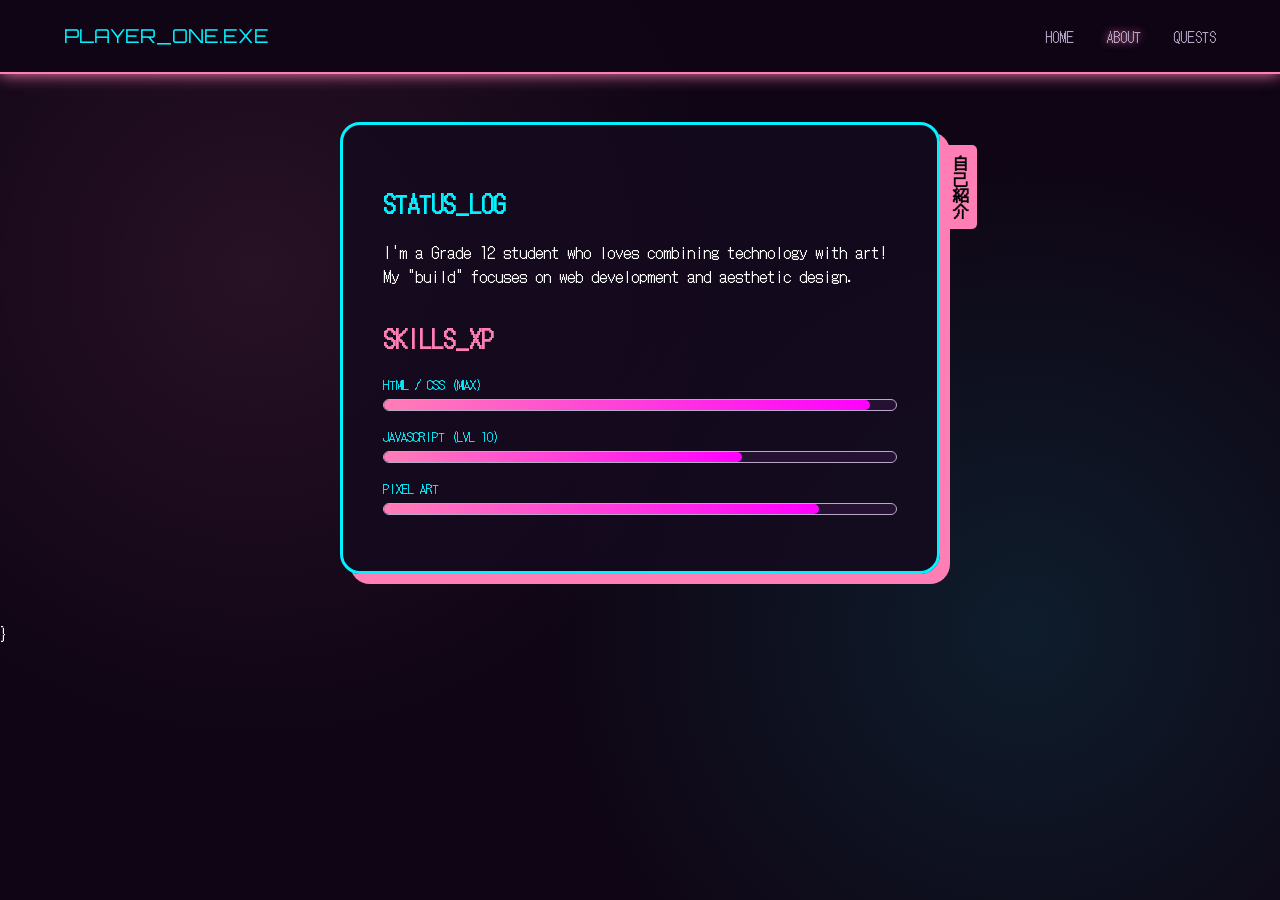
==== about.html @ 7c3075df "Update about.html" ====
<!DOCTYPE html>
<html lang="en">
<head>
    <meta charset="UTF-8">
    <meta name="viewport" content="width=device-width, initial-scale=1.0">
    <title>About | Status</title>
    <link rel="stylesheet" href="style.css">
</head>
<body>
    <nav class="navbar">
        <div class="logo">PLAYER_ONE.EXE</div>
        <div class="nav-links">
            <a href="index.html">HOME</a>
            <a href="about.html" class="active">ABOUT</a>
            <a href="projects.html">QUESTS</a>
        </div>
    </nav>

    <div class="container">
        <div class="game-card">
            <div class="side-tag">自己紹介</div>
            <h2 style="color:var(--retro-cyan);">STATUS_LOG</h2>
            <p>I'm a Grade 12 student who loves combining technology with art! My "build" focuses on web development and aesthetic design.</p>
            
            <h2 style="color:var(--kawaii-pink); margin-top:2rem;">SKILLS_XP</h2>
            
            <span class="stat-label">HTML / CSS (MAX)</span>
            <div class="stat-bar"><div class="fill" style="width: 95%;"></div></div>
            
            <span class="stat-label">JAVASCRIPT (LVL 10)</span>
            <div class="stat-bar"><div class="fill" style="width: 70%;"></div></div>
            
            <span class="stat-label">PIXEL ART</span>
            <div class="stat-bar"><div class="fill" style="width: 85%;"></div></div>
        </div>
    </div>
</body>
</html>
}
---- style.css ----
@import url('https://fonts.googleapis.com/css2?family=DotGothic16&family=Orbitron:wght@400;700&family=Mochiypop+One&display=swap');

:root {
    --bg-dark: #0f0514; /* Deep midnight purple */
    --panel-bg: rgba(20, 10, 30, 0.85);
    --kawaii-pink: #ff7eb6;
    --retro-cyan: #00f3ff;
    --text-white: #ffffff;
    --text-dim: #b8a9c9;
}

* { box-sizing: border-box; transition: 0.3s; }

body {
    margin: 0;
    background-color: var(--bg-dark);
    font-family: 'DotGothic16', sans-serif; /* Retro Pixel Font */
    color: var(--text-white);
    background-image: 
        radial-gradient(circle at 20% 30%, rgba(255, 126, 182, 0.1) 0%, transparent 40%),
        radial-gradient(circle at 80% 70%, rgba(0, 243, 255, 0.1) 0%, transparent 40%);
    min-height: 100vh;
    overflow-x: hidden;
}

/* Floating Animation for "Cuteness" */
@keyframes float {
    0% { transform: translateY(0px); }
    50% { transform: translateY(-10px); }
    100% { transform: translateY(0px); }
}

/* Navigation */
.navbar {
    display: flex;
    justify-content: space-between;
    padding: 1.5rem 5%;
    background: rgba(15, 5, 20, 0.9);
    border-bottom: 2px solid var(--kawaii-pink);
    box-shadow: 0 0 15px var(--kawaii-pink);
}

.logo { font-family: 'Orbitron'; color: var(--retro-cyan); font-size: 1.2rem; }

.nav-links a {
    text-decoration: none;
    color: var(--text-dim);
    margin-left: 1.5rem;
    font-size: 0.9rem;
}

.nav-links a:hover, .active { color: var(--kawaii-pink); text-shadow: 0 0 8px var(--kawaii-pink); }

/* Main Card */
.container { display: flex; justify-content: center; padding: 3rem 1rem; }

.game-card {
    background: var(--panel-bg);
    border: 3px solid var(--retro-cyan);
    border-radius: 20px;
    padding: 2.5rem;
    width: 100%;
    max-width: 600px;
    position: relative;
    box-shadow: 10px 10px 0px var(--kawaii-pink); /* Retro "Pop" Shadow */
    animation: float 4s ease-in-out infinite;
}

/* Japanese Vertical Tag */
.side-tag {
    position: absolute;
    right: -40px;
    top: 20px;
    background: var(--kawaii-pink);
    color: #000;
    padding: 10px 5px;
    writing-mode: vertical-rl;
    font-weight: bold;
    border-radius: 0 5px 5px 0;
}

/* Profile Section */
.profile-img {
    width: 120px;
    height: 120px;
    border: 4px solid var(--kawaii-pink);
    border-radius: 50%;
    object-fit: cover;
    display: block;
    margin: 0 auto 1rem;
}

.stat-label { font-size: 0.8rem; color: var(--retro-cyan); margin-bottom: 5px; display: block;}

.stat-bar {
    height: 12px;
    background: #251233;
    border-radius: 10px;
    margin-bottom: 1rem;
    border: 1px solid var(--text-dim);
}

.fill {
    height: 100%;
    background: linear-gradient(90deg, var(--kawaii-pink), #ff00ff);
    border-radius: 10px;
}

/* Retro Buttons */
.btn {
    display: block;
    text-align: center;
    background: var(--retro-cyan);
    color: #000;
    padding: 12px;
    text-decoration: none;
    font-weight: bold;
    border-radius: 8px;
    margin-top: 20px;
    box-shadow: 0 4px 0px #008a94
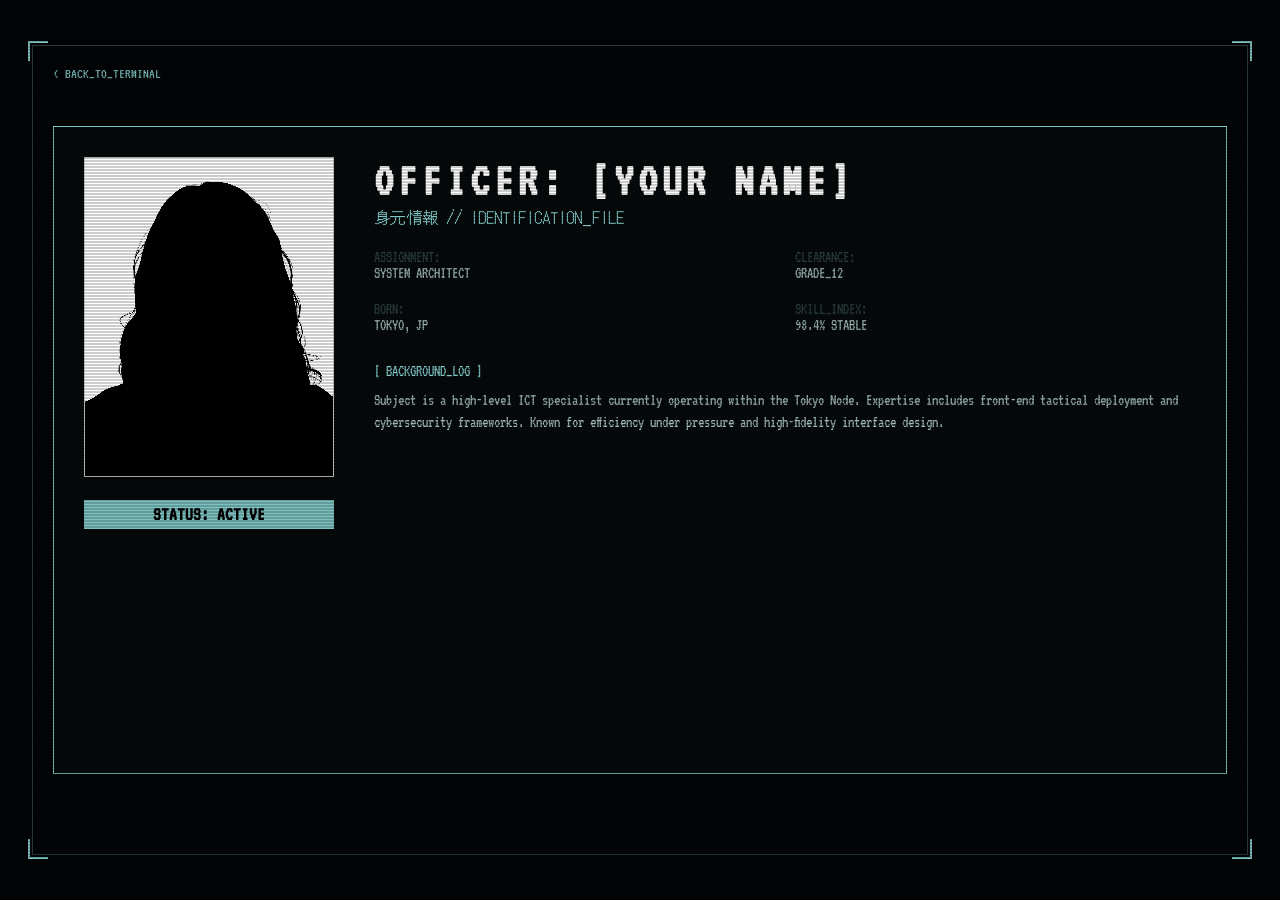
==== commit 0ebbaf73: "Update about.html" ====
--- a/about.html
+++ b/about.html
@@ -3,37 +3,58 @@
 <head>
     <meta charset="UTF-8">
     <meta name="viewport" content="width=device-width, initial-scale=1.0">
-    <title>About | Status</title>
+    <title>OFFICER_DOSSIER | [YOUR NAME]</title>
     <link rel="stylesheet" href="style.css">
 </head>
 <body>
-    <nav class="navbar">
-        <div class="logo">PLAYER_ONE.EXE</div>
-        <div class="nav-links">
-            <a href="index.html">HOME</a>
-            <a href="about.html" class="active">ABOUT</a>
-            <a href="projects.html">QUESTS</a>
+
+    <div class="hud-frame">
+        <div class="corner tl"></div><div class="corner tr"></div>
+        <div class="corner bl"></div><div class="corner br"></div>
+
+        <div class="hud-data" style="grid-column: 1/3;">
+            <a href="index.html" style="color: var(--neon); text-decoration: none;">< BACK_TO_TERMINAL</a>
         </div>
-    </nav>
 
-    <div class="container">
-        <div class="game-card">
-            <div class="side-tag">自己紹介</div>
-            <h2 style="color:var(--retro-cyan);">STATUS_LOG</h2>
-            <p>I'm a Grade 12 student who loves combining technology with art! My "build" focuses on web development and aesthetic design.</p>
+        <main class="main-display" style="grid-column: 1/4; flex-direction: row; align-items: flex-start; gap: 40px; text-align: left;">
             
-            <h2 style="color:var(--kawaii-pink); margin-top:2rem;">SKILLS_XP</h2>
-            
-            <span class="stat-label">HTML / CSS (MAX)</span>
-            <div class="stat-bar"><div class="fill" style="width: 95%;"></div></div>
-            
-            <span class="stat-label">JAVASCRIPT (LVL 10)</span>
-            <div class="stat-bar"><div class="fill" style="width: 70%;"></div></div>
-            
-            <span class="stat-label">PIXEL ART</span>
-            <div class="stat-bar"><div class="fill" style="width: 85%;"></div></div>
-        </div>
+            <div style="flex-shrink: 0;">
+                <img src="images/profile.jpg" alt="Officer Scan" class="id-photo" style="width: 250px; height: 320px;">
+                <div style="background: var(--neon); color: #000; padding: 5px; font-weight: bold; text-align: center; font-size: 1.2rem;">
+                    STATUS: ACTIVE
+                </div>
+            </div>
+
+            <div style="flex-grow: 1;">
+                <h1 class="subject-name" style="font-size: 3rem;">OFFICER: [YOUR NAME]</h1>
+                <div class="jp-sub">身元情報 // IDENTIFICATION_FILE</div>
+                
+                <div style="display: grid; grid-template-columns: 1fr 1fr; gap: 20px; margin-top: 20px;">
+                    <div class="stat-box">
+                        <span style="color: var(--dim);">ASSIGNMENT:</span><br>SYSTEM ARCHITECT
+                    </div>
+                    <div class="stat-box">
+                        <span style="color: var(--dim);">CLEARANCE:</span><br>GRADE_12
+                    </div>
+                    <div class="stat-box">
+                        <span style="color: var(--dim);">BORN:</span><br>TOKYO, JP
+                    </div>
+                    <div class="stat-box">
+                        <span style="color: var(--dim);">SKILL_INDEX:</span><br>98.4% STABLE
+                    </div>
+                </div>
+
+                <div style="margin-top: 30px;">
+                    <span style="color: var(--neon);">[ BACKGROUND_LOG ]</span>
+                    <p style="font-size: 1rem; line-height: 1.4; color: var(--text); margin-top: 10px;">
+                        Subject is a high-level ICT specialist currently operating within the Tokyo Node. 
+                        Expertise includes front-end tactical deployment and cybersecurity frameworks. 
+                        Known for efficiency under pressure and high-fidelity interface design.
+                    </p>
+                </div>
+            </div>
+        </main>
     </div>
+
 </body>
 </html>
-}
--- a/style.css
+++ b/style.css
@@ -1,120 +1,130 @@
-@import url('https://fonts.googleapis.com/css2?family=DotGothic16&family=Orbitron:wght@400;700&family=Mochiypop+One&display=swap');
+/* 1. IMPORTS MUST BE AT THE VERY TOP */
+@import url('https://fonts.googleapis.com/css2?family=DotGothic16&family=VT323&display=swap');
 
 :root {
-    --bg-dark: #0f0514; /* Deep midnight purple */
-    --panel-bg: rgba(20, 10, 30, 0.85);
-    --kawaii-pink: #ff7eb6;
-    --retro-cyan: #00f3ff;
-    --text-white: #ffffff;
-    --text-dim: #b8a9c9;
+    --bg: #030405;
+    --neon: #7ec2c2;
+    --dim: #2a3c3c;
+    --text: #9cb4b4;
 }
 
-* { box-sizing: border-box; transition: 0.3s; }
+* { 
+    box-sizing: border-box; 
+    margin: 0; 
+    padding: 0; 
+}
 
 body {
-    margin: 0;
-    background-color: var(--bg-dark);
-    font-family: 'DotGothic16', sans-serif; /* Retro Pixel Font */
-    color: var(--text-white);
-    background-image: 
-        radial-gradient(circle at 20% 30%, rgba(255, 126, 182, 0.1) 0%, transparent 40%),
-        radial-gradient(circle at 80% 70%, rgba(0, 243, 255, 0.1) 0%, transparent 40%);
-    min-height: 100vh;
-    overflow-x: hidden;
+    background-color: var(--bg);
+    color: var(--text);
+    font-family: 'VT323', 'Courier New', monospace;
+    height: 100vh;
+    width: 100vw;
+    overflow: hidden; /* Locks the screen */
+    display: flex;
+    justify-content: center;
+    align-items: center;
 }
 
-/* Floating Animation for "Cuteness" */
-@keyframes float {
-    0% { transform: translateY(0px); }
-    50% { transform: translateY(-10px); }
-    100% { transform: translateY(0px); }
+/* --- CRT SCANLINE EFFECT --- */
+body::before {
+    content: "";
+    position: fixed;
+    top: 0; left: 0; width: 100%; height: 100%;
+    background: linear-gradient(rgba(18, 16, 16, 0) 50%, rgba(0, 0, 0, 0.2) 50%);
+    background-size: 100% 3px;
+    z-index: 100;
+    pointer-events: none;
 }
 
-/* Navigation */
-.navbar {
-    display: flex;
-    justify-content: space-between;
-    padding: 1.5rem 5%;
-    background: rgba(15, 5, 20, 0.9);
-    border-bottom: 2px solid var(--kawaii-pink);
-    box-shadow: 0 0 15px var(--kawaii-pink);
+/* --- THE MAIN HUD CONTAINER --- */
+.hud-frame {
+    width: 95vw;
+    height: 90vh;
+    border: 1px solid var(--dim);
+    position: relative;
+    display: grid;
+    grid-template-columns: 1fr 2fr 1fr;
+    grid-template-rows: 60px 1fr 60px;
+    padding: 20px;
 }
 
-.logo { font-family: 'Orbitron'; color: var(--retro-cyan); font-size: 1.2rem; }
+/* CORNER BRACKETS */
+.corner {
+    position: absolute;
+    width: 20px;
+    height: 20px;
+    border: 2px solid var(--neon);
+}
+.tl { top: -5px; left: -5px; border-right: 0; border-bottom: 0; }
+.tr { top: -5px; right: -5px; border-left: 0; border-bottom: 0; }
+.bl { bottom: -5px; left: -5px; border-right: 0; border-top: 0; }
+.br { bottom: -5px; right: -5px; border-left: 0; border-top: 0; }
 
-.nav-links a {
-    text-decoration: none;
-    color: var(--text-dim);
-    margin-left: 1.5rem;
+/* DATA BLOCKS */
+.hud-data {
     font-size: 0.9rem;
+    color: var(--dim);
+    text-transform: uppercase;
 }
 
-.nav-links a:hover, .active { color: var(--kawaii-pink); text-shadow: 0 0 8px var(--kawaii-pink); }
+.top-left { grid-column: 1; grid-row: 1; }
+.top-right { grid-column: 3; grid-row: 1; text-align: right; }
 
-/* Main Card */
-.container { display: flex; justify-content: center; padding: 3rem 1rem; }
-
-.game-card {
-    background: var(--panel-bg);
-    border: 3px solid var(--retro-cyan);
-    border-radius: 20px;
-    padding: 2.5rem;
-    width: 100%;
-    max-width: 600px;
-    position: relative;
-    box-shadow: 10px 10px 0px var(--kawaii-pink); /* Retro "Pop" Shadow */
-    animation: float 4s ease-in-out infinite;
+/* --- CENTER IDENTITY WINDOW --- */
+.main-display {
+    grid-column: 2;
+    grid-row: 2;
+    border: 1px solid var(--neon);
+    background: rgba(126, 194, 194, 0.03);
+    padding: 30px;
+    display: flex;
+    flex-direction: column;
+    align-items: center;
 }
 
-/* Japanese Vertical Tag */
-.side-tag {
-    position: absolute;
-    right: -40px;
-    top: 20px;
-    background: var(--kawaii-pink);
-    color: #000;
-    padding: 10px 5px;
-    writing-mode: vertical-rl;
-    font-weight: bold;
-    border-radius: 0 5px 5px 0;
+.id-photo {
+    width: 180px;
+    height: 220px;
+    border: 1px solid var(--neon);
+    margin-bottom: 20px;
+    object-fit: cover;
+    filter: grayscale(1) contrast(1.5);
+    image-rendering: pixelated;
 }
 
-/* Profile Section */
-.profile-img {
-    width: 120px;
-    height: 120px;
-    border: 4px solid var(--kawaii-pink);
-    border-radius: 50%;
-    object-fit: cover;
-    display: block;
-    margin: 0 auto 1rem;
+.subject-name {
+    font-size: 3rem;
+    color: #fff;
+    margin: 0;
+    letter-spacing: 5px;
 }
 
-.stat-label { font-size: 0.8rem; color: var(--retro-cyan); margin-bottom: 5px; display: block;}
-
-.stat-bar {
-    height: 12px;
-    background: #251233;
-    border-radius: 10px;
-    margin-bottom: 1rem;
-    border: 1px solid var(--text-dim);
+.jp-sub {
+    font-family: 'DotGothic16', sans-serif;
+    color: var(--neon);
+    margin-bottom: 20px;
 }
 
-.fill {
-    height: 100%;
-    background: linear-gradient(90deg, var(--kawaii-pink), #ff00ff);
-    border-radius: 10px;
+/* --- NAV BUTTONS --- */
+.nav-group {
+    width: 100%;
+    display: flex;
+    flex-direction: column;
+    gap: 10px;
 }
 
-/* Retro Buttons */
-.btn {
-    display: block;
+.nav-item {
+    border: 1px solid var(--dim);
+    padding: 10px;
     text-align: center;
-    background: var(--retro-cyan);
-    color: #000;
-    padding: 12px;
     text-decoration: none;
-    font-weight: bold;
-    border-radius: 8px;
-    margin-top: 20px;
-    box-shadow: 0 4px 0px #008a94
+    color: var(--text);
+    font-size: 1.2rem;
+    background: rgba(255,255,255,0.02);
+}
+
+.nav-item:hover {
+    background: var(--neon);
+    color: var(--bg);
+}
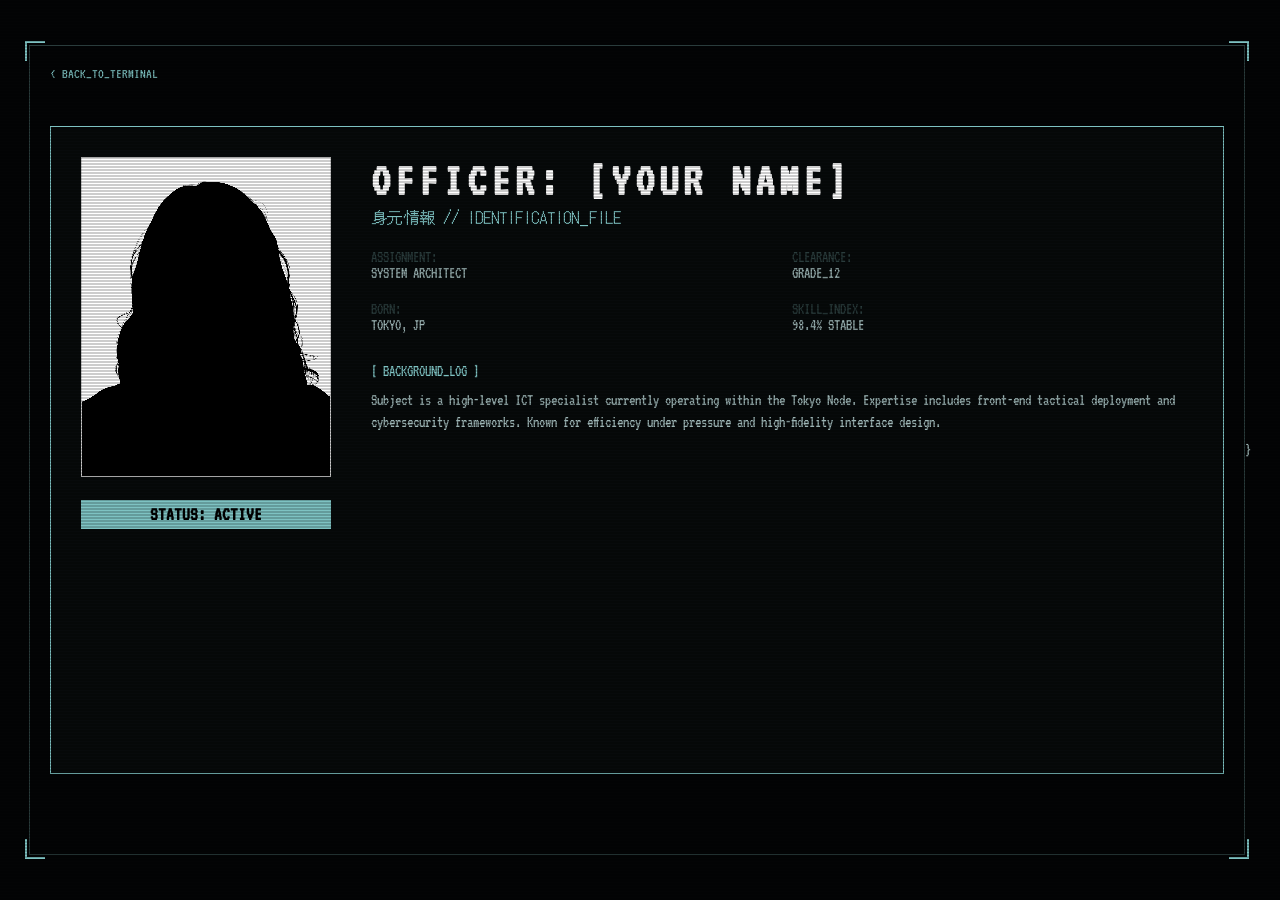
==== commit b87f548d: "Update about.html" ====
--- a/about.html
+++ b/about.html
@@ -58,3 +58,4 @@
 
 </body>
 </html>
+}
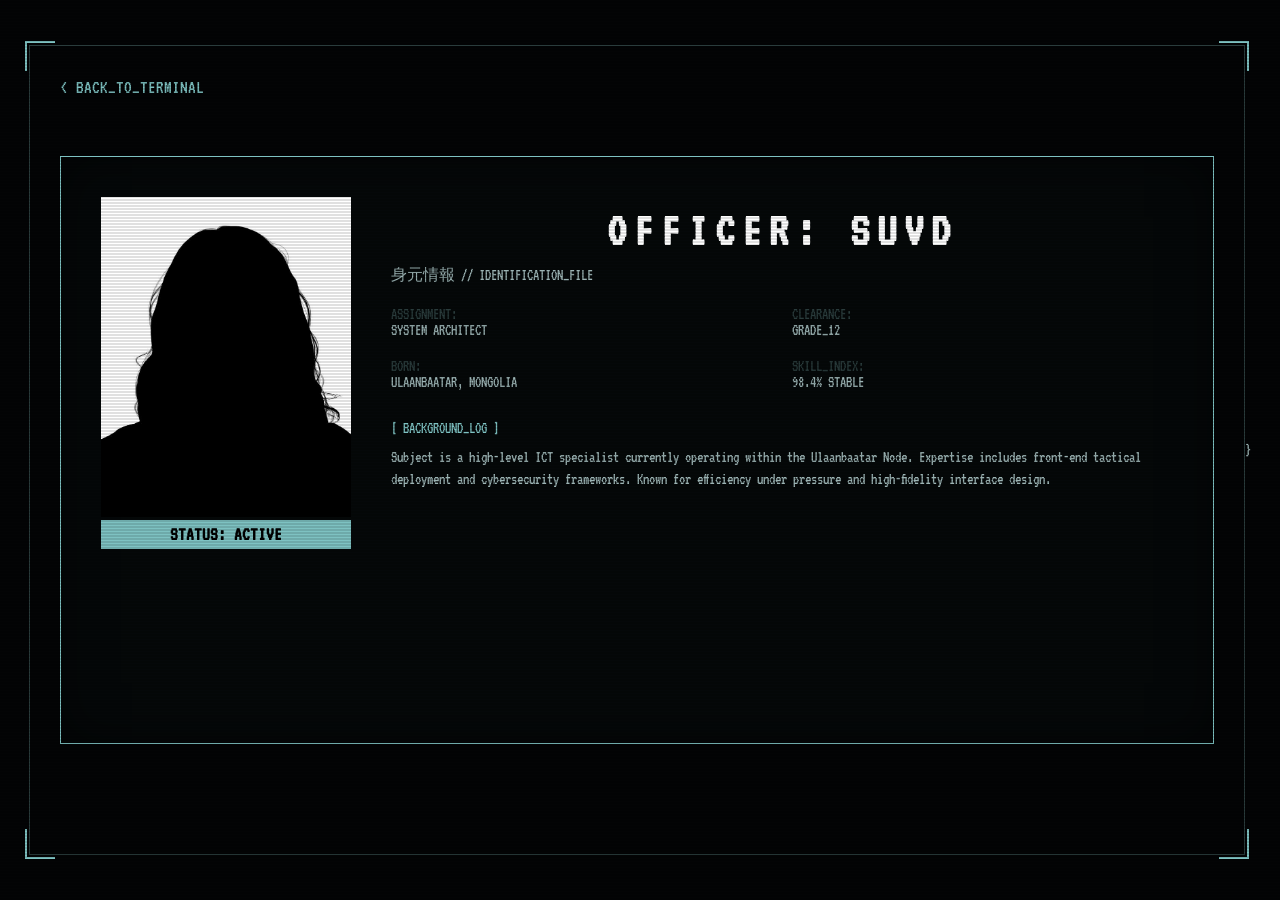
==== commit afd0351b: "Update about.html" ====
--- a/about.html
+++ b/about.html
@@ -3,7 +3,7 @@
 <head>
     <meta charset="UTF-8">
     <meta name="viewport" content="width=device-width, initial-scale=1.0">
-    <title>OFFICER_DOSSIER | [YOUR NAME]</title>
+    <title>OFFICER_DOSSIER | SUVD</title>
     <link rel="stylesheet" href="style.css">
 </head>
 <body>
@@ -26,7 +26,7 @@
             </div>
 
             <div style="flex-grow: 1;">
-                <h1 class="subject-name" style="font-size: 3rem;">OFFICER: [YOUR NAME]</h1>
+                <h1 class="subject-name" style="font-size: 3rem;">OFFICER: SUVD</h1>
                 <div class="jp-sub">身元情報 // IDENTIFICATION_FILE</div>
                 
                 <div style="display: grid; grid-template-columns: 1fr 1fr; gap: 20px; margin-top: 20px;">
@@ -37,7 +37,7 @@
                         <span style="color: var(--dim);">CLEARANCE:</span><br>GRADE_12
                     </div>
                     <div class="stat-box">
-                        <span style="color: var(--dim);">BORN:</span><br>TOKYO, JP
+                        <span style="color: var(--dim);">BORN:</span><br>ULAANBAATAR, MONGOLIA
                     </div>
                     <div class="stat-box">
                         <span style="color: var(--dim);">SKILL_INDEX:</span><br>98.4% STABLE
@@ -47,7 +47,7 @@
                 <div style="margin-top: 30px;">
                     <span style="color: var(--neon);">[ BACKGROUND_LOG ]</span>
                     <p style="font-size: 1rem; line-height: 1.4; color: var(--text); margin-top: 10px;">
-                        Subject is a high-level ICT specialist currently operating within the Tokyo Node. 
+                        Subject is a high-level ICT specialist currently operating within the Ulaanbaatar Node. 
                         Expertise includes front-end tactical deployment and cybersecurity frameworks. 
                         Known for efficiency under pressure and high-fidelity interface design.
                     </p>
--- a/style.css
+++ b/style.css
@@ -1,4 +1,3 @@
-/* 1. IMPORTS MUST BE AT THE VERY TOP */
 @import url('https://fonts.googleapis.com/css2?family=DotGothic16&family=VT323&display=swap');
 
 :root {
@@ -6,38 +5,61 @@
     --neon: #7ec2c2;
     --dim: #2a3c3c;
     --text: #9cb4b4;
+    --re-red: #8a0303;
 }
 
-* { 
-    box-sizing: border-box; 
-    margin: 0; 
-    padding: 0; 
+* {
+    box-sizing: border-box;
+    margin: 0;
+    padding: 0;
+    cursor: crosshair;
 }
 
 body {
     background-color: var(--bg);
     color: var(--text);
-    font-family: 'VT323', 'Courier New', monospace;
+    font-family: 'VT323', monospace;
     height: 100vh;
     width: 100vw;
-    overflow: hidden; /* Locks the screen */
+    overflow: hidden;
     display: flex;
     justify-content: center;
     align-items: center;
 }
 
-/* --- CRT SCANLINE EFFECT --- */
+/* --- CRT Master Effects --- */
 body::before {
     content: "";
     position: fixed;
     top: 0; left: 0; width: 100%; height: 100%;
     background: linear-gradient(rgba(18, 16, 16, 0) 50%, rgba(0, 0, 0, 0.2) 50%);
     background-size: 100% 3px;
-    z-index: 100;
+    z-index: 1000;
+    pointer-events: none;
+    opacity: 0.6;
+}
+
+/* Moving Scanline Bar */
+body::after {
+    content: "";
+    position: fixed;
+    top: -100px;
+    left: 0;
+    width: 100%;
+    height: 5px;
+    background: rgba(126, 194, 194, 0.1);
+    box-shadow: 0 0 15px rgba(126, 194, 194, 0.3);
+    animation: scanline-move 10s linear infinite;
+    z-index: 1001;
     pointer-events: none;
 }
 
-/* --- THE MAIN HUD CONTAINER --- */
+@keyframes scanline-move {
+    0% { top: -10%; }
+    100% { top: 110%; }
+}
+
+/* --- Main Layout --- */
 .hud-frame {
     width: 95vw;
     height: 90vh;
@@ -45,86 +67,98 @@
     position: relative;
     display: grid;
     grid-template-columns: 1fr 2fr 1fr;
-    grid-template-rows: 60px 1fr 60px;
-    padding: 20px;
+    grid-template-rows: 80px 1fr 80px;
+    padding: 30px;
 }
 
-/* CORNER BRACKETS */
+/* Corner Brackets */
 .corner {
     position: absolute;
-    width: 20px;
-    height: 20px;
+    width: 30px; height: 30px;
     border: 2px solid var(--neon);
+    z-index: 10;
 }
 .tl { top: -5px; left: -5px; border-right: 0; border-bottom: 0; }
 .tr { top: -5px; right: -5px; border-left: 0; border-bottom: 0; }
 .bl { bottom: -5px; left: -5px; border-right: 0; border-top: 0; }
 .br { bottom: -5px; right: -5px; border-left: 0; border-top: 0; }
 
-/* DATA BLOCKS */
 .hud-data {
-    font-size: 0.9rem;
+    font-size: 1.2rem;
     color: var(--dim);
     text-transform: uppercase;
+    line-height: 1.2;
 }
 
-.top-left { grid-column: 1; grid-row: 1; }
-.top-right { grid-column: 3; grid-row: 1; text-align: right; }
-
-/* --- CENTER IDENTITY WINDOW --- */
+/* --- Center Terminal --- */
 .main-display {
     grid-column: 2;
     grid-row: 2;
     border: 1px solid var(--neon);
-    background: rgba(126, 194, 194, 0.03);
-    padding: 30px;
+    background: rgba(126, 194, 194, 0.02);
+    padding: 40px;
     display: flex;
     flex-direction: column;
     align-items: center;
-}
-
-.id-photo {
-    width: 180px;
-    height: 220px;
-    border: 1px solid var(--neon);
-    margin-bottom: 20px;
-    object-fit: cover;
-    filter: grayscale(1) contrast(1.5);
-    image-rendering: pixelated;
+    justify-content: center;
+    box-shadow: inset 0 0 50px rgba(0,0,0,0.5);
 }
 
 .subject-name {
-    font-size: 3rem;
+    font-size: 4rem;
     color: #fff;
-    margin: 0;
-    letter-spacing: 5px;
+    margin: 10px 0;
+    letter-spacing: 8px;
+    text-align: center;
 }
 
-.jp-sub {
-    font-family: 'DotGothic16', sans-serif;
-    color: var(--neon);
-    margin-bottom: 20px;
+.subject-name:hover {
+    animation: glitch-anim 0.2s infinite;
+    cursor: pointer;
 }
 
-/* --- NAV BUTTONS --- */
+@keyframes glitch-anim {
+  0% { text-shadow: 3px 0 var(--neon), -3px 0 var(--re-red); transform: translate(0); }
+  20% { text-shadow: -3px 0 var(--neon), 3px 0 var(--re-red); transform: translate(-2px, 2px); }
+  100% { text-shadow: none; transform: translate(0); }
+}
+
 .nav-group {
     width: 100%;
+    max-width: 400px;
+    margin-top: 30px;
     display: flex;
     flex-direction: column;
-    gap: 10px;
+    gap: 15px;
 }
 
 .nav-item {
     border: 1px solid var(--dim);
-    padding: 10px;
+    padding: 15px;
     text-align: center;
     text-decoration: none;
     color: var(--text);
-    font-size: 1.2rem;
-    background: rgba(255,255,255,0.02);
+    font-size: 1.6rem;
+    background: rgba(255,255,255,0.01);
+    transition: 0.1s;
 }
 
 .nav-item:hover {
     background: var(--neon);
     color: var(--bg);
+    box-shadow: 0 0 20px var(--neon);
+    transform: scale(1.02);
 }
+
+/* Biometric Overlay */
+#login-overlay {
+    position: fixed;
+    top: 0; left: 0;
+    width: 100%; height: 100%;
+    background: #000;
+    z-index: 9999;
+    display: flex;
+    flex-direction: column;
+    justify-content: center;
+    align-items: center;
+}
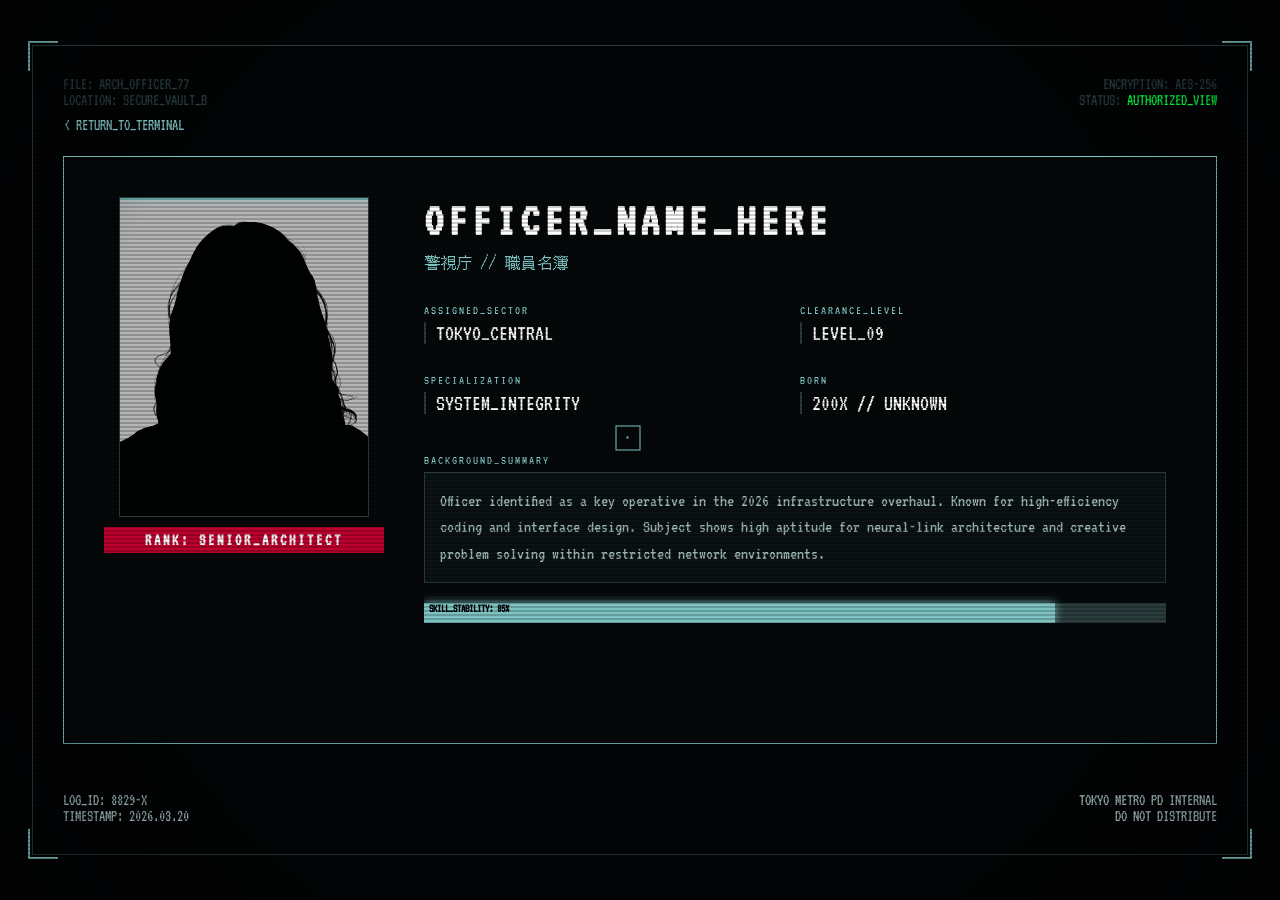
==== commit e2a2cbb3: "Update about.html" ====
--- a/about.html
+++ b/about.html
@@ -3,59 +3,147 @@
 <head>
     <meta charset="UTF-8">
     <meta name="viewport" content="width=device-width, initial-scale=1.0">
-    <title>OFFICER_DOSSIER | SUVD</title>
+    <title>OFFICER_DOSSIER | TPD_INTERNAL</title>
     <link rel="stylesheet" href="style.css">
+    <style>
+        /* Specific layouts for the Dossier */
+        .dossier-grid {
+            display: grid;
+            grid-template-columns: 280px 1fr;
+            gap: 40px;
+            width: 100%;
+            height: 100%;
+            align-items: start;
+        }
+
+        .data-label {
+            color: var(--neon);
+            font-size: 0.8rem;
+            letter-spacing: 2px;
+            margin-bottom: 5px;
+            display: block;
+        }
+
+        .data-value {
+            font-size: 1.4rem;
+            color: #fff;
+            margin-bottom: 20px;
+            border-left: 2px solid var(--dim);
+            padding-left: 10px;
+        }
+
+        .bio-text {
+            line-height: 1.5;
+            font-size: 1.1rem;
+            color: var(--text);
+            background: rgba(126, 194, 194, 0.05);
+            padding: 15px;
+            border: 1px solid var(--dim);
+        }
+
+        .back-btn {
+            position: absolute;
+            top: -40px;
+            left: 0;
+            color: var(--neon);
+            text-decoration: none;
+            font-size: 1rem;
+        }
+        
+        .back-btn:hover { text-shadow: 0 0 10px var(--neon); }
+    </style>
 </head>
 <body>
+
+    <div id="cursor"></div>
 
     <div class="hud-frame">
         <div class="corner tl"></div><div class="corner tr"></div>
         <div class="corner bl"></div><div class="corner br"></div>
 
-        <div class="hud-data" style="grid-column: 1/3;">
-            <a href="index.html" style="color: var(--neon); text-decoration: none;">< BACK_TO_TERMINAL</a>
+        <div style="grid-column: 1; font-size: 1rem; color: var(--dim);">
+            FILE: ARCH_OFFICER_77<br>
+            LOCATION: SECURE_VAULT_B
+        </div>
+        
+        <div style="grid-column: 3; text-align: right; font-size: 1rem; color: var(--dim);">
+            ENCRYPTION: AES-256<br>
+            STATUS: <span style="color: #00ff41;">AUTHORIZED_VIEW</span>
         </div>
 
-        <main class="main-display" style="grid-column: 1/4; flex-direction: row; align-items: flex-start; gap: 40px; text-align: left;">
+        <main class="main-display" style="grid-column: 1 / 4; align-items: stretch; position: relative;">
             
-            <div style="flex-shrink: 0;">
-                <img src="images/profile.jpg" alt="Officer Scan" class="id-photo" style="width: 250px; height: 320px;">
-                <div style="background: var(--neon); color: #000; padding: 5px; font-weight: bold; text-align: center; font-size: 1.2rem;">
-                    STATUS: ACTIVE
-                </div>
-            </div>
+            <a href="index.html" class="back-btn">< RETURN_TO_TERMINAL</a>
 
-            <div style="flex-grow: 1;">
-                <h1 class="subject-name" style="font-size: 3rem;">OFFICER: SUVD</h1>
-                <div class="jp-sub">身元情報 // IDENTIFICATION_FILE</div>
+            <div class="dossier-grid">
                 
-                <div style="display: grid; grid-template-columns: 1fr 1fr; gap: 20px; margin-top: 20px;">
-                    <div class="stat-box">
-                        <span style="color: var(--dim);">ASSIGNMENT:</span><br>SYSTEM ARCHITECT
+                <div style="text-align: center;">
+                    <div class="photo-scan-container" style="width: 250px; height: 320px; margin: 0 auto;">
+                        <img src="images/profile.jpg" alt="Officer Portrait" class="id-photo">
                     </div>
-                    <div class="stat-box">
-                        <span style="color: var(--dim);">CLEARANCE:</span><br>GRADE_12
-                    </div>
-                    <div class="stat-box">
-                        <span style="color: var(--dim);">BORN:</span><br>ULAANBAATAR, MONGOLIA
-                    </div>
-                    <div class="stat-box">
-                        <span style="color: var(--dim);">SKILL_INDEX:</span><br>98.4% STABLE
+                    <div style="background: var(--re-red); color: white; padding: 5px; font-weight: bold; margin-top: 10px; letter-spacing: 3px;">
+                        RANK: SENIOR_ARCHITECT
                     </div>
                 </div>
 
-                <div style="margin-top: 30px;">
-                    <span style="color: var(--neon);">[ BACKGROUND_LOG ]</span>
-                    <p style="font-size: 1rem; line-height: 1.4; color: var(--text); margin-top: 10px;">
-                        Subject is a high-level ICT specialist currently operating within the Ulaanbaatar Node. 
-                        Expertise includes front-end tactical deployment and cybersecurity frameworks. 
-                        Known for efficiency under pressure and high-fidelity interface design.
+                <div style="overflow-y: auto; max-height: 100%; padding-right: 10px;">
+                    <h1 class="subject-name" style="text-align: left; font-size: 3rem; margin-bottom: 5px;">OFFICER_NAME_HERE</h1>
+                    <div style="font-family: 'DotGothic16'; color: var(--neon); margin-bottom: 30px;">警視庁 // 職員名簿</div>
+
+                    <div style="display: grid; grid-template-columns: 1fr 1fr; gap: 10px;">
+                        <div>
+                            <span class="data-label">ASSIGNED_SECTOR</span>
+                            <div class="data-value">TOKYO_CENTRAL</div>
+                        </div>
+                        <div>
+                            <span class="data-label">CLEARANCE_LEVEL</span>
+                            <div class="data-value">LEVEL_09</div>
+                        </div>
+                        <div>
+                            <span class="data-label">SPECIALIZATION</span>
+                            <div class="data-value">SYSTEM_INTEGRITY</div>
+                        </div>
+                        <div>
+                            <span class="data-label">BORN</span>
+                            <div class="data-value">200X // UNKNOWN</div>
+                        </div>
+                    </div>
+
+                    <span class="data-label" style="margin-top: 20px;">BACKGROUND_SUMMARY</span>
+                    <p class="bio-text">
+                        Officer identified as a key operative in the 2026 infrastructure overhaul. 
+                        Known for high-efficiency coding and interface design. Subject shows high 
+                        aptitude for neural-link architecture and creative problem solving within 
+                        restricted network environments.
                     </p>
+
+                    <div style="margin-top: 20px; display: flex; gap: 10px;">
+                         <div style="flex: 1; height: 20px; background: var(--dim); position: relative;">
+                             <div style="position: absolute; width: 85%; height: 100%; background: var(--neon); box-shadow: 0 0 10px var(--neon);"></div>
+                             <span style="position: absolute; font-size: 0.7rem; left: 5px; color: black; font-weight: bold;">SKILL_STABILITY: 85%</span>
+                         </div>
+                    </div>
                 </div>
             </div>
         </main>
+
+        <div class="hud-data" style="grid-row: 3; align-self: end;">
+            LOG_ID: 8829-X<br>
+            TIMESTAMP: 2026.03.20
+        </div>
+        <div class="hud-data" style="grid-row: 3; grid-column: 3; align-self: end; text-align: right;">
+            TOKYO METRO PD INTERNAL<br>
+            DO NOT DISTRIBUTE
+        </div>
     </div>
 
+    <script>
+        // Custom Cursor Logic
+        const cursor = document.getElementById('cursor');
+        document.addEventListener('mousemove', e => {
+            cursor.style.left = e.clientX + 'px';
+            cursor.style.top = e.clientY + 'px';
+        });
+    </script>
 </body>
 </html>
-}
--- a/style.css
+++ b/style.css
@@ -5,160 +5,138 @@
     --neon: #7ec2c2;
     --dim: #2a3c3c;
     --text: #9cb4b4;
-    --re-red: #8a0303;
+    --re-red: #bc002d;
+    --success: #00ff41;
 }
 
-* {
-    box-sizing: border-box;
-    margin: 0;
-    padding: 0;
-    cursor: crosshair;
-}
+* { box-sizing: border-box; margin: 0; padding: 0; cursor: none; }
 
 body {
     background-color: var(--bg);
     color: var(--text);
     font-family: 'VT323', monospace;
-    height: 100vh;
-    width: 100vw;
+    height: 100vh; width: 100vw;
     overflow: hidden;
-    display: flex;
-    justify-content: center;
-    align-items: center;
+    display: flex; justify-content: center; align-items: center;
 }
 
-/* --- CRT Master Effects --- */
+/* --- 30% VIGNETTE & CRT EFFECTS --- */
 body::before {
     content: "";
     position: fixed;
     top: 0; left: 0; width: 100%; height: 100%;
-    background: linear-gradient(rgba(18, 16, 16, 0) 50%, rgba(0, 0, 0, 0.2) 50%);
-    background-size: 100% 3px;
-    z-index: 1000;
+    /* 30% Opacity Vignette */
+    background: radial-gradient(circle, transparent 70%, rgba(0,0,0,0.3) 100%);
+    z-index: 2000;
     pointer-events: none;
-    opacity: 0.6;
 }
 
-/* Moving Scanline Bar */
+/* Scanline Overlay */
 body::after {
     content: "";
     position: fixed;
-    top: -100px;
-    left: 0;
-    width: 100%;
-    height: 5px;
-    background: rgba(126, 194, 194, 0.1);
-    box-shadow: 0 0 15px rgba(126, 194, 194, 0.3);
-    animation: scanline-move 10s linear infinite;
-    z-index: 1001;
+    top: 0; left: 0; width: 100%; height: 100%;
+    background: linear-gradient(rgba(18, 16, 16, 0) 50%, rgba(0, 0, 0, 0.2) 50%);
+    background-size: 100% 4px;
+    z-index: 1500;
     pointer-events: none;
 }
 
-@keyframes scanline-move {
-    0% { top: -10%; }
-    100% { top: 110%; }
+/* --- CUSTOM CURSOR --- */
+#cursor {
+    width: 25px; height: 25px;
+    border: 1px solid var(--neon);
+    position: fixed;
+    pointer-events: none;
+    z-index: 100000;
+    transform: translate(-50%, -50%);
+    display: flex; justify-content: center; align-items: center;
 }
+#cursor::after { content: ''; position: absolute; width: 2px; height: 2px; background: var(--neon); }
 
-/* --- Main Layout --- */
+/* --- HUD FRAME --- */
 .hud-frame {
-    width: 95vw;
-    height: 90vh;
+    width: 95vw; height: 90vh;
     border: 1px solid var(--dim);
     position: relative;
     display: grid;
     grid-template-columns: 1fr 2fr 1fr;
     grid-template-rows: 80px 1fr 80px;
     padding: 30px;
+    transition: border 0.2s, box-shadow 0.2s;
 }
 
-/* Corner Brackets */
-.corner {
-    position: absolute;
-    width: 30px; height: 30px;
-    border: 2px solid var(--neon);
-    z-index: 10;
-}
+.corner { position: absolute; width: 30px; height: 30px; border: 2px solid var(--neon); }
 .tl { top: -5px; left: -5px; border-right: 0; border-bottom: 0; }
 .tr { top: -5px; right: -5px; border-left: 0; border-bottom: 0; }
 .bl { bottom: -5px; left: -5px; border-right: 0; border-top: 0; }
 .br { bottom: -5px; right: -5px; border-left: 0; border-top: 0; }
 
-.hud-data {
-    font-size: 1.2rem;
-    color: var(--dim);
-    text-transform: uppercase;
-    line-height: 1.2;
-}
-
-/* --- Center Terminal --- */
+/* --- MAIN DISPLAY & PHOTO SCAN --- */
 .main-display {
-    grid-column: 2;
-    grid-row: 2;
+    grid-column: 2; grid-row: 2;
     border: 1px solid var(--neon);
     background: rgba(126, 194, 194, 0.02);
     padding: 40px;
-    display: flex;
-    flex-direction: column;
-    align-items: center;
-    justify-content: center;
-    box-shadow: inset 0 0 50px rgba(0,0,0,0.5);
+    display: flex; flex-direction: column; align-items: center; justify-content: center;
 }
 
-.subject-name {
-    font-size: 4rem;
-    color: #fff;
-    margin: 10px 0;
-    letter-spacing: 8px;
-    text-align: center;
+.photo-scan-container {
+    position: relative;
+    width: 150px; height: 180px;
+    border: 1px solid var(--dim);
+    margin-bottom: 20px;
+    overflow: hidden;
 }
 
-.subject-name:hover {
-    animation: glitch-anim 0.2s infinite;
-    cursor: pointer;
+.id-photo {
+    width: 100%; height: 100%;
+    object-fit: cover;
+    filter: grayscale(1) contrast(1.2);
+    opacity: 0.7;
 }
 
-@keyframes glitch-anim {
-  0% { text-shadow: 3px 0 var(--neon), -3px 0 var(--re-red); transform: translate(0); }
-  20% { text-shadow: -3px 0 var(--neon), 3px 0 var(--re-red); transform: translate(-2px, 2px); }
-  100% { text-shadow: none; transform: translate(0); }
+/* The moving scan line on the photo */
+.photo-scan-container::after {
+    content: "";
+    position: absolute;
+    top: 0; left: 0;
+    width: 100%; height: 2px;
+    background: var(--neon);
+    box-shadow: 0 0 8px var(--neon);
+    animation: scan-move 3s linear infinite;
 }
 
-.nav-group {
-    width: 100%;
-    max-width: 400px;
-    margin-top: 30px;
-    display: flex;
-    flex-direction: column;
-    gap: 15px;
-}
+@keyframes scan-move { 0% { top: 0%; } 100% { top: 100%; } }
+
+.subject-name { font-size: 3.5rem; color: #fff; letter-spacing: 5px; text-align: center; }
+
+.nav-group { width: 100%; max-width: 350px; margin-top: 20px; display: flex; flex-direction: column; gap: 10px; }
 
 .nav-item {
     border: 1px solid var(--dim);
-    padding: 15px;
+    padding: 12px;
     text-align: center;
     text-decoration: none;
     color: var(--text);
-    font-size: 1.6rem;
+    font-size: 1.4rem;
     background: rgba(255,255,255,0.01);
-    transition: 0.1s;
 }
 
 .nav-item:hover {
     background: var(--neon);
     color: var(--bg);
-    box-shadow: 0 0 20px var(--neon);
-    transform: scale(1.02);
 }
 
-/* Biometric Overlay */
+/* --- LOGIN OVERLAY --- */
 #login-overlay {
     position: fixed;
-    top: 0; left: 0;
-    width: 100%; height: 100%;
+    top: 0; left: 0; width: 100vw; height: 100vh;
     background: #000;
-    z-index: 9999;
-    display: flex;
-    flex-direction: column;
-    justify-content: center;
-    align-items: center;
+    z-index: 99999;
+    display: flex; flex-direction: column; justify-content: center; align-items: center;
+    transition: opacity 0.8s;
 }
+
+.scan-bar { width: 250px; height: 4px; background: #111; margin-top: 20px; display: none; overflow: hidden; }
+#scan-progress { height: 100%; width: 0%; background: var(--neon); box-shadow: 0 0 10px var(--neon); }
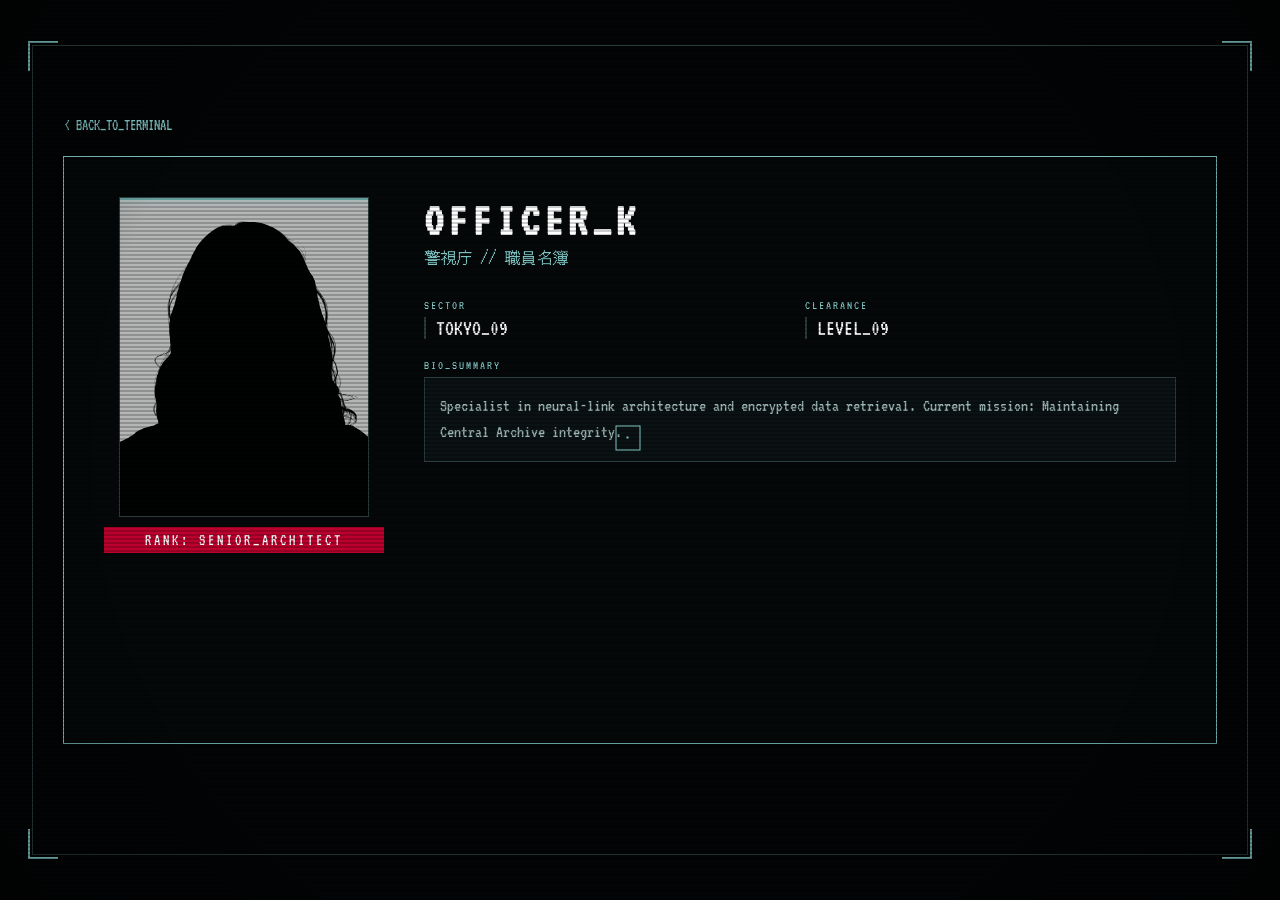
==== commit 8679879d: "Update about.html" ====
--- a/about.html
+++ b/about.html
@@ -2,143 +2,51 @@
 <html lang="en">
 <head>
     <meta charset="UTF-8">
-    <meta name="viewport" content="width=device-width, initial-scale=1.0">
-    <title>OFFICER_DOSSIER | TPD_INTERNAL</title>
+    <title>OFFICER_DOSSIER | TPD</title>
     <link rel="stylesheet" href="style.css">
     <style>
-        /* Specific layouts for the Dossier */
-        .dossier-grid {
-            display: grid;
-            grid-template-columns: 280px 1fr;
-            gap: 40px;
-            width: 100%;
-            height: 100%;
-            align-items: start;
+        body { animation: entry-glitch 0.4s ease-out; }
+        @keyframes entry-glitch {
+            0% { opacity: 0; filter: brightness(3) contrast(2); transform: scale(1.05); }
+            100% { opacity: 1; filter: brightness(1); transform: scale(1); }
         }
-
-        .data-label {
-            color: var(--neon);
-            font-size: 0.8rem;
-            letter-spacing: 2px;
-            margin-bottom: 5px;
-            display: block;
-        }
-
-        .data-value {
-            font-size: 1.4rem;
-            color: #fff;
-            margin-bottom: 20px;
-            border-left: 2px solid var(--dim);
-            padding-left: 10px;
-        }
-
-        .bio-text {
-            line-height: 1.5;
-            font-size: 1.1rem;
-            color: var(--text);
-            background: rgba(126, 194, 194, 0.05);
-            padding: 15px;
-            border: 1px solid var(--dim);
-        }
-
-        .back-btn {
-            position: absolute;
-            top: -40px;
-            left: 0;
-            color: var(--neon);
-            text-decoration: none;
-            font-size: 1rem;
-        }
-        
-        .back-btn:hover { text-shadow: 0 0 10px var(--neon); }
+        .dossier-grid { display: grid; grid-template-columns: 280px 1fr; gap: 40px; width: 100%; height: 100%; }
+        .data-label { color: var(--neon); font-size: 0.8rem; letter-spacing: 2px; margin-bottom: 5px; display: block; }
+        .data-value { font-size: 1.4rem; color: #fff; margin-bottom: 20px; border-left: 2px solid var(--dim); padding-left: 10px; }
+        .bio-text { line-height: 1.5; font-size: 1.1rem; color: var(--text); background: rgba(126, 194, 194, 0.05); padding: 15px; border: 1px solid var(--dim); }
+        .back-btn { position: absolute; top: -40px; left: 0; color: var(--neon); text-decoration: none; }
     </style>
 </head>
 <body>
-
     <div id="cursor"></div>
-
     <div class="hud-frame">
         <div class="corner tl"></div><div class="corner tr"></div>
         <div class="corner bl"></div><div class="corner br"></div>
 
-        <div style="grid-column: 1; font-size: 1rem; color: var(--dim);">
-            FILE: ARCH_OFFICER_77<br>
-            LOCATION: SECURE_VAULT_B
-        </div>
-        
-        <div style="grid-column: 3; text-align: right; font-size: 1rem; color: var(--dim);">
-            ENCRYPTION: AES-256<br>
-            STATUS: <span style="color: #00ff41;">AUTHORIZED_VIEW</span>
-        </div>
-
-        <main class="main-display" style="grid-column: 1 / 4; align-items: stretch; position: relative;">
-            
-            <a href="index.html" class="back-btn">< RETURN_TO_TERMINAL</a>
-
+        <main class="main-display" style="grid-column: 1/4; align-items: stretch; position: relative;">
+            <a href="index.html" class="back-btn">< BACK_TO_TERMINAL</a>
             <div class="dossier-grid">
-                
                 <div style="text-align: center;">
                     <div class="photo-scan-container" style="width: 250px; height: 320px; margin: 0 auto;">
-                        <img src="images/profile.jpg" alt="Officer Portrait" class="id-photo">
+                        <img src="images/profile.jpg" alt="Officer" class="id-photo">
                     </div>
-                    <div style="background: var(--re-red); color: white; padding: 5px; font-weight: bold; margin-top: 10px; letter-spacing: 3px;">
-                        RANK: SENIOR_ARCHITECT
-                    </div>
+                    <div style="background: var(--re-red); color: white; padding: 5px; margin-top: 10px; letter-spacing: 3px;">RANK: SENIOR_ARCHITECT</div>
                 </div>
 
-                <div style="overflow-y: auto; max-height: 100%; padding-right: 10px;">
-                    <h1 class="subject-name" style="text-align: left; font-size: 3rem; margin-bottom: 5px;">OFFICER_NAME_HERE</h1>
+                <div style="overflow-y: auto;">
+                    <h1 class="subject-name" style="text-align: left; font-size: 3rem;">OFFICER_K</h1>
                     <div style="font-family: 'DotGothic16'; color: var(--neon); margin-bottom: 30px;">警視庁 // 職員名簿</div>
-
                     <div style="display: grid; grid-template-columns: 1fr 1fr; gap: 10px;">
-                        <div>
-                            <span class="data-label">ASSIGNED_SECTOR</span>
-                            <div class="data-value">TOKYO_CENTRAL</div>
-                        </div>
-                        <div>
-                            <span class="data-label">CLEARANCE_LEVEL</span>
-                            <div class="data-value">LEVEL_09</div>
-                        </div>
-                        <div>
-                            <span class="data-label">SPECIALIZATION</span>
-                            <div class="data-value">SYSTEM_INTEGRITY</div>
-                        </div>
-                        <div>
-                            <span class="data-label">BORN</span>
-                            <div class="data-value">200X // UNKNOWN</div>
-                        </div>
+                        <div><span class="data-label">SECTOR</span><div class="data-value">TOKYO_09</div></div>
+                        <div><span class="data-label">CLEARANCE</span><div class="data-value">LEVEL_09</div></div>
                     </div>
-
-                    <span class="data-label" style="margin-top: 20px;">BACKGROUND_SUMMARY</span>
-                    <p class="bio-text">
-                        Officer identified as a key operative in the 2026 infrastructure overhaul. 
-                        Known for high-efficiency coding and interface design. Subject shows high 
-                        aptitude for neural-link architecture and creative problem solving within 
-                        restricted network environments.
-                    </p>
-
-                    <div style="margin-top: 20px; display: flex; gap: 10px;">
-                         <div style="flex: 1; height: 20px; background: var(--dim); position: relative;">
-                             <div style="position: absolute; width: 85%; height: 100%; background: var(--neon); box-shadow: 0 0 10px var(--neon);"></div>
-                             <span style="position: absolute; font-size: 0.7rem; left: 5px; color: black; font-weight: bold;">SKILL_STABILITY: 85%</span>
-                         </div>
-                    </div>
+                    <span class="data-label">BIO_SUMMARY</span>
+                    <p class="bio-text">Specialist in neural-link architecture and encrypted data retrieval. Current mission: Maintaining Central Archive integrity.</p>
                 </div>
             </div>
         </main>
-
-        <div class="hud-data" style="grid-row: 3; align-self: end;">
-            LOG_ID: 8829-X<br>
-            TIMESTAMP: 2026.03.20
-        </div>
-        <div class="hud-data" style="grid-row: 3; grid-column: 3; align-self: end; text-align: right;">
-            TOKYO METRO PD INTERNAL<br>
-            DO NOT DISTRIBUTE
-        </div>
     </div>
-
     <script>
-        // Custom Cursor Logic
         const cursor = document.getElementById('cursor');
         document.addEventListener('mousemove', e => {
             cursor.style.left = e.clientX + 'px';
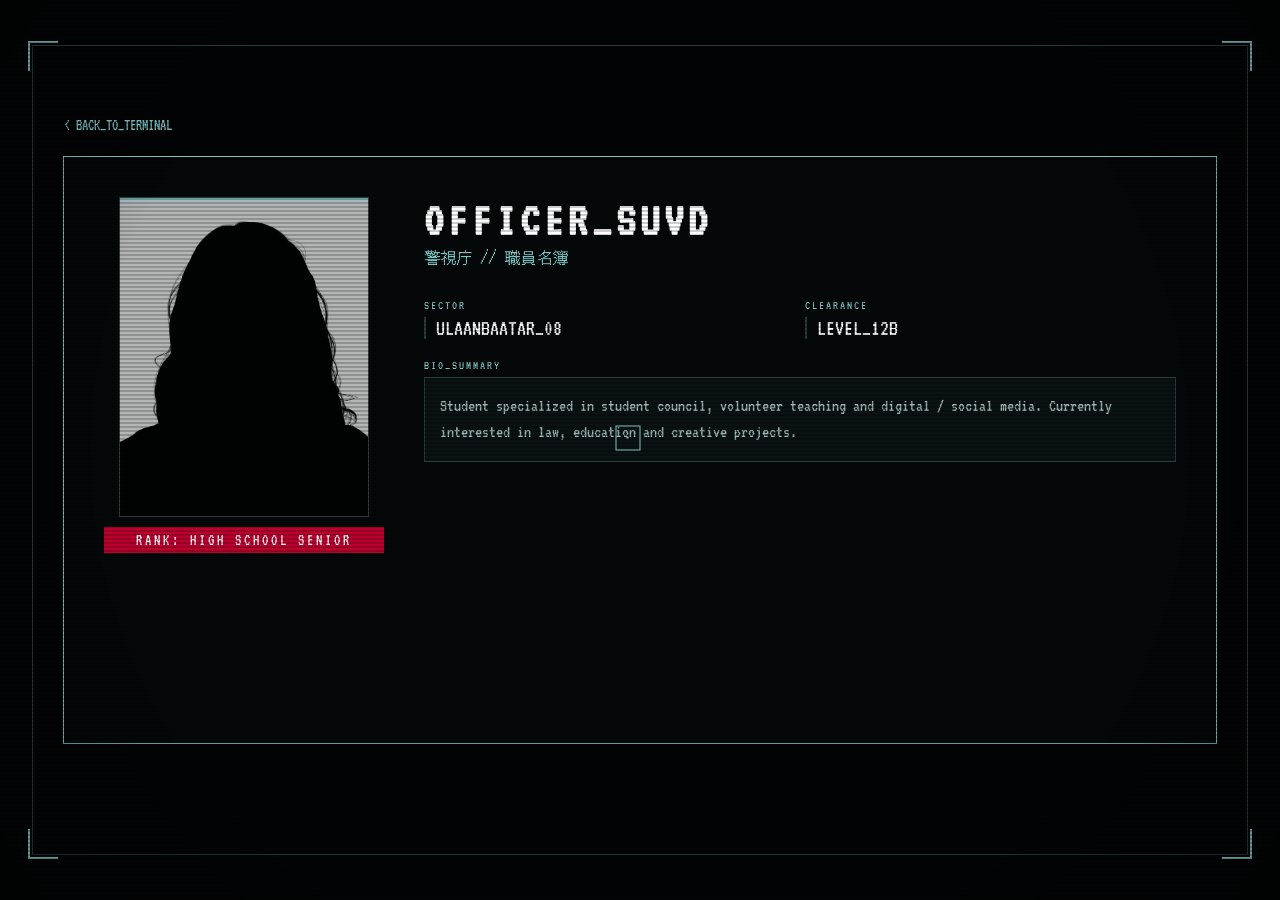
==== commit ed0e6627: "Update about.html" ====
--- a/about.html
+++ b/about.html
@@ -30,18 +30,18 @@
                     <div class="photo-scan-container" style="width: 250px; height: 320px; margin: 0 auto;">
                         <img src="images/profile.jpg" alt="Officer" class="id-photo">
                     </div>
-                    <div style="background: var(--re-red); color: white; padding: 5px; margin-top: 10px; letter-spacing: 3px;">RANK: SENIOR_ARCHITECT</div>
+                    <div style="background: var(--re-red); color: white; padding: 5px; margin-top: 10px; letter-spacing: 3px;">RANK: HIGH SCHOOL SENIOR</div>
                 </div>
 
                 <div style="overflow-y: auto;">
-                    <h1 class="subject-name" style="text-align: left; font-size: 3rem;">OFFICER_K</h1>
+                    <h1 class="subject-name" style="text-align: left; font-size: 3rem;">OFFICER_SUVD</h1>
                     <div style="font-family: 'DotGothic16'; color: var(--neon); margin-bottom: 30px;">警視庁 // 職員名簿</div>
                     <div style="display: grid; grid-template-columns: 1fr 1fr; gap: 10px;">
-                        <div><span class="data-label">SECTOR</span><div class="data-value">TOKYO_09</div></div>
-                        <div><span class="data-label">CLEARANCE</span><div class="data-value">LEVEL_09</div></div>
+                        <div><span class="data-label">SECTOR</span><div class="data-value">ULAANBAATAR_08</div></div>
+                        <div><span class="data-label">CLEARANCE</span><div class="data-value">LEVEL_12B</div></div>
                     </div>
                     <span class="data-label">BIO_SUMMARY</span>
-                    <p class="bio-text">Specialist in neural-link architecture and encrypted data retrieval. Current mission: Maintaining Central Archive integrity.</p>
+                    <p class="bio-text">Student specialized in student council, volunteer teaching and digital / social media. Currently interested in law, education and creative projects.</p>
                 </div>
             </div>
         </main>
--- a/style.css
+++ b/style.css
@@ -6,7 +6,6 @@
     --dim: #2a3c3c;
     --text: #9cb4b4;
     --re-red: #bc002d;
-    --success: #00ff41;
 }
 
 * { box-sizing: border-box; margin: 0; padding: 0; cursor: none; }
@@ -20,50 +19,30 @@
     display: flex; justify-content: center; align-items: center;
 }
 
-/* --- 30% VIGNETTE & CRT EFFECTS --- */
+/* 30% Vignette */
 body::before {
-    content: "";
-    position: fixed;
-    top: 0; left: 0; width: 100%; height: 100%;
-    /* 30% Opacity Vignette */
+    content: ""; position: fixed; top: 0; left: 0; width: 100%; height: 100%;
     background: radial-gradient(circle, transparent 70%, rgba(0,0,0,0.3) 100%);
-    z-index: 2000;
-    pointer-events: none;
+    z-index: 2000; pointer-events: none;
 }
 
-/* Scanline Overlay */
+/* CRT Scanlines */
 body::after {
-    content: "";
-    position: fixed;
-    top: 0; left: 0; width: 100%; height: 100%;
+    content: ""; position: fixed; top: 0; left: 0; width: 100%; height: 100%;
     background: linear-gradient(rgba(18, 16, 16, 0) 50%, rgba(0, 0, 0, 0.2) 50%);
-    background-size: 100% 4px;
-    z-index: 1500;
-    pointer-events: none;
+    background-size: 100% 4px; z-index: 1500; pointer-events: none;
 }
 
-/* --- CUSTOM CURSOR --- */
 #cursor {
-    width: 25px; height: 25px;
-    border: 1px solid var(--neon);
-    position: fixed;
-    pointer-events: none;
-    z-index: 100000;
-    transform: translate(-50%, -50%);
-    display: flex; justify-content: center; align-items: center;
+    width: 25px; height: 25px; border: 1px solid var(--neon);
+    position: fixed; pointer-events: none; z-index: 100000;
+    transform: translate(-50%, -50%); display: flex; justify-content: center; align-items: center;
 }
 #cursor::after { content: ''; position: absolute; width: 2px; height: 2px; background: var(--neon); }
 
-/* --- HUD FRAME --- */
 .hud-frame {
-    width: 95vw; height: 90vh;
-    border: 1px solid var(--dim);
-    position: relative;
-    display: grid;
-    grid-template-columns: 1fr 2fr 1fr;
-    grid-template-rows: 80px 1fr 80px;
-    padding: 30px;
-    transition: border 0.2s, box-shadow 0.2s;
+    width: 95vw; height: 90vh; border: 1px solid var(--dim);
+    position: relative; display: grid; grid-template-columns: 1fr 2fr 1fr; grid-template-rows: 80px 1fr 80px; padding: 30px;
 }
 
 .corner { position: absolute; width: 30px; height: 30px; border: 2px solid var(--neon); }
@@ -72,71 +51,35 @@
 .bl { bottom: -5px; left: -5px; border-right: 0; border-top: 0; }
 .br { bottom: -5px; right: -5px; border-left: 0; border-top: 0; }
 
-/* --- MAIN DISPLAY & PHOTO SCAN --- */
 .main-display {
-    grid-column: 2; grid-row: 2;
-    border: 1px solid var(--neon);
-    background: rgba(126, 194, 194, 0.02);
-    padding: 40px;
+    grid-column: 2; grid-row: 2; border: 1px solid var(--neon);
+    background: rgba(126, 194, 194, 0.02); padding: 40px;
     display: flex; flex-direction: column; align-items: center; justify-content: center;
 }
 
 .photo-scan-container {
-    position: relative;
-    width: 150px; height: 180px;
-    border: 1px solid var(--dim);
-    margin-bottom: 20px;
-    overflow: hidden;
+    position: relative; width: 150px; height: 180px; border: 1px solid var(--dim);
+    margin-bottom: 20px; overflow: hidden;
 }
-
-.id-photo {
-    width: 100%; height: 100%;
-    object-fit: cover;
-    filter: grayscale(1) contrast(1.2);
-    opacity: 0.7;
+.photo-scan-container::after {
+    content: ""; position: absolute; top: 0; left: 0; width: 100%; height: 2px;
+    background: var(--neon); box-shadow: 0 0 8px var(--neon); animation: scan-move 3s linear infinite;
 }
-
-/* The moving scan line on the photo */
-.photo-scan-container::after {
-    content: "";
-    position: absolute;
-    top: 0; left: 0;
-    width: 100%; height: 2px;
-    background: var(--neon);
-    box-shadow: 0 0 8px var(--neon);
-    animation: scan-move 3s linear infinite;
-}
-
 @keyframes scan-move { 0% { top: 0%; } 100% { top: 100%; } }
 
-.subject-name { font-size: 3.5rem; color: #fff; letter-spacing: 5px; text-align: center; }
+.id-photo { width: 100%; height: 100%; object-fit: cover; filter: grayscale(1); opacity: 0.7; }
+.subject-name { font-size: 3.5rem; color: #fff; letter-spacing: 5px; }
 
 .nav-group { width: 100%; max-width: 350px; margin-top: 20px; display: flex; flex-direction: column; gap: 10px; }
+.nav-item {
+    border: 1px solid var(--dim); padding: 12px; text-align: center; text-decoration: none;
+    color: var(--text); font-size: 1.4rem; background: rgba(255,255,255,0.01);
+}
+.nav-item:hover { background: var(--neon); color: var(--bg); }
 
-.nav-item {
-    border: 1px solid var(--dim);
-    padding: 12px;
-    text-align: center;
-    text-decoration: none;
-    color: var(--text);
-    font-size: 1.4rem;
-    background: rgba(255,255,255,0.01);
+#login-overlay {
+    position: fixed; top: 0; left: 0; width: 100vw; height: 100vh; background: #000;
+    z-index: 99999; display: flex; flex-direction: column; justify-content: center; align-items: center; transition: opacity 0.8s;
 }
-
-.nav-item:hover {
-    background: var(--neon);
-    color: var(--bg);
-}
-
-/* --- LOGIN OVERLAY --- */
-#login-overlay {
-    position: fixed;
-    top: 0; left: 0; width: 100vw; height: 100vh;
-    background: #000;
-    z-index: 99999;
-    display: flex; flex-direction: column; justify-content: center; align-items: center;
-    transition: opacity 0.8s;
-}
-
 .scan-bar { width: 250px; height: 4px; background: #111; margin-top: 20px; display: none; overflow: hidden; }
-#scan-progress { height: 100%; width: 0%; background: var(--neon); box-shadow: 0 0 10px var(--neon); }
+#scan-progress { height: 100%; width: 0%; background: var(--neon); }
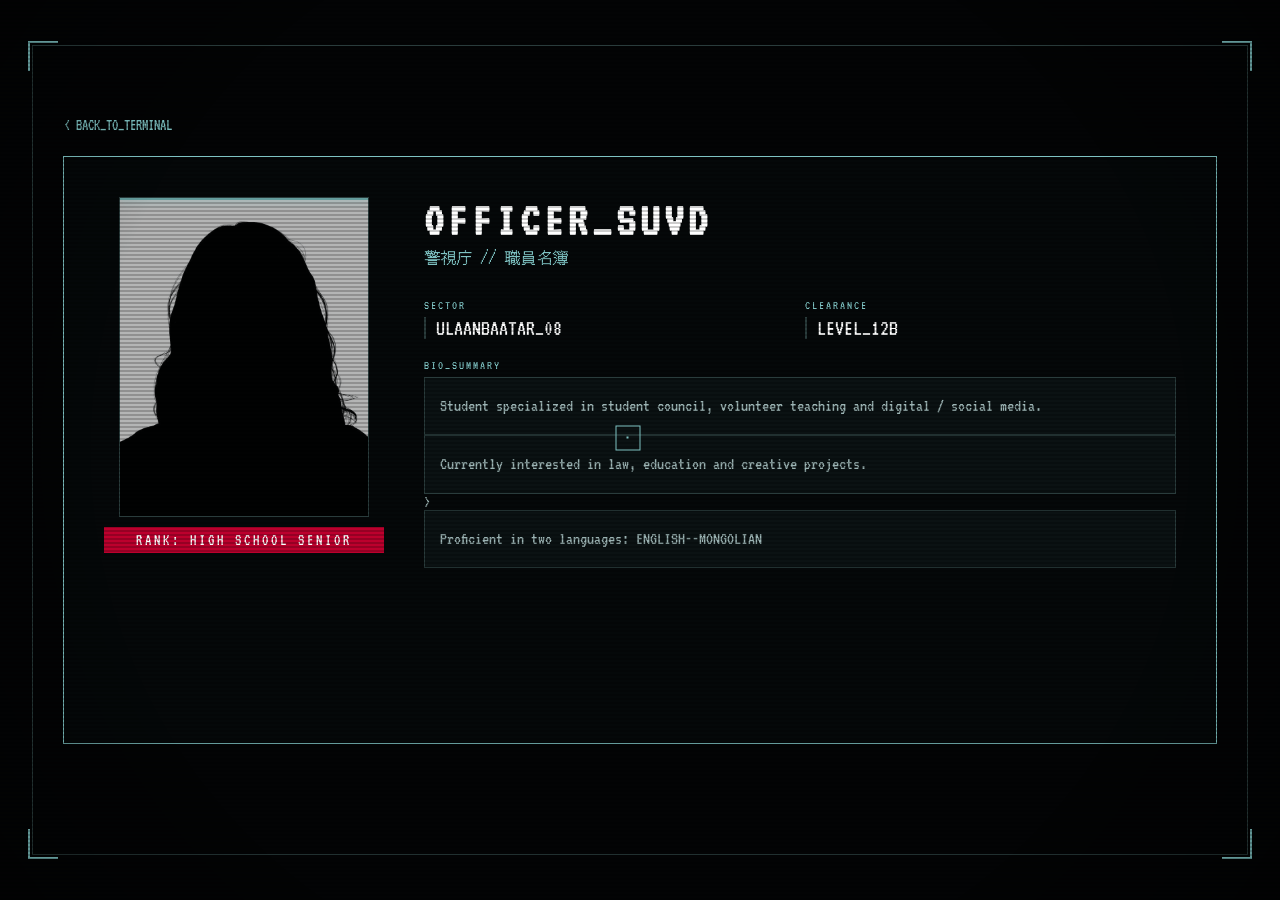
==== commit db491289: "Update about.html" ====
--- a/about.html
+++ b/about.html
@@ -41,7 +41,9 @@
                         <div><span class="data-label">CLEARANCE</span><div class="data-value">LEVEL_12B</div></div>
                     </div>
                     <span class="data-label">BIO_SUMMARY</span>
-                    <p class="bio-text">Student specialized in student council, volunteer teaching and digital / social media. Currently interested in law, education and creative projects.</p>
+                    <p class="bio-text">Student specialized in student council, volunteer teaching and digital / social media.</p>
+                    <p class="bio-text">Currently interested in law, education and creative projects.</p>>
+                    <p class="bio-text">Proficient in two languages: ENGLISH--MONGOLIAN
                 </div>
             </div>
         </main>
